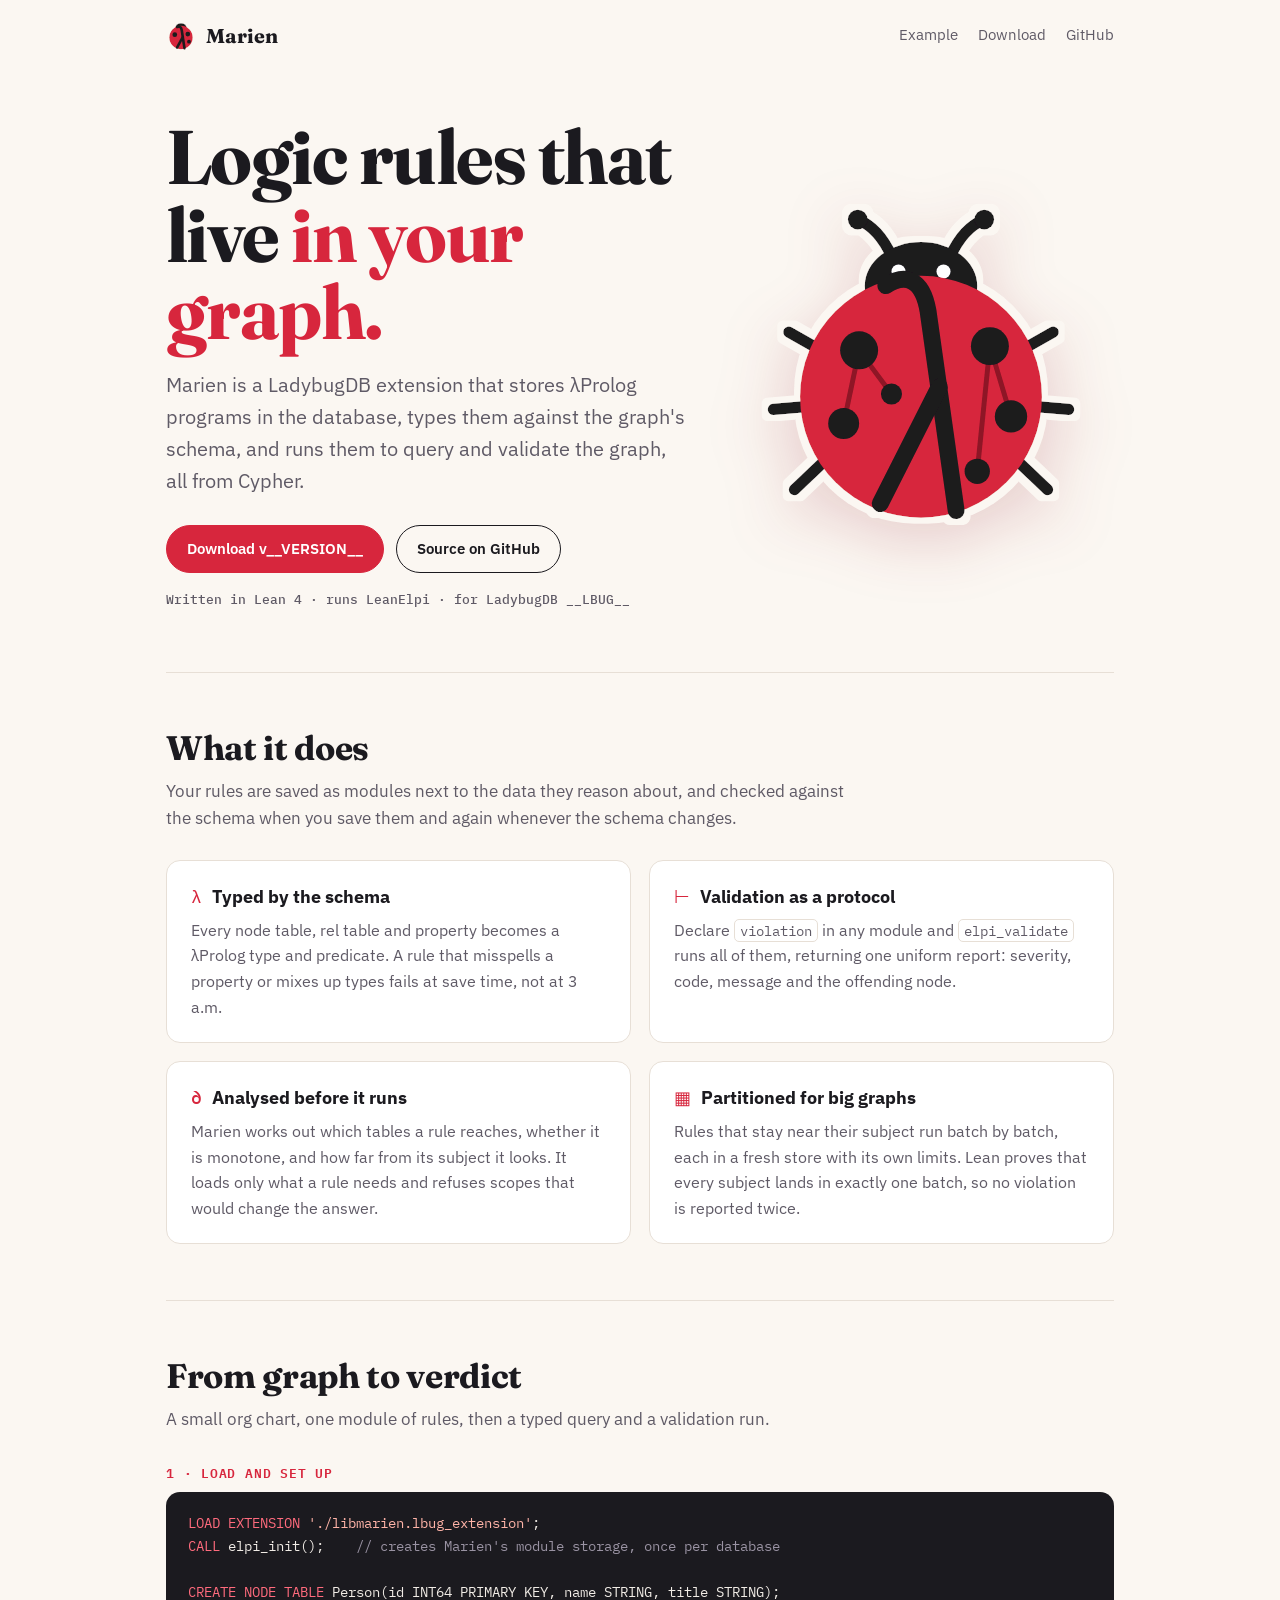
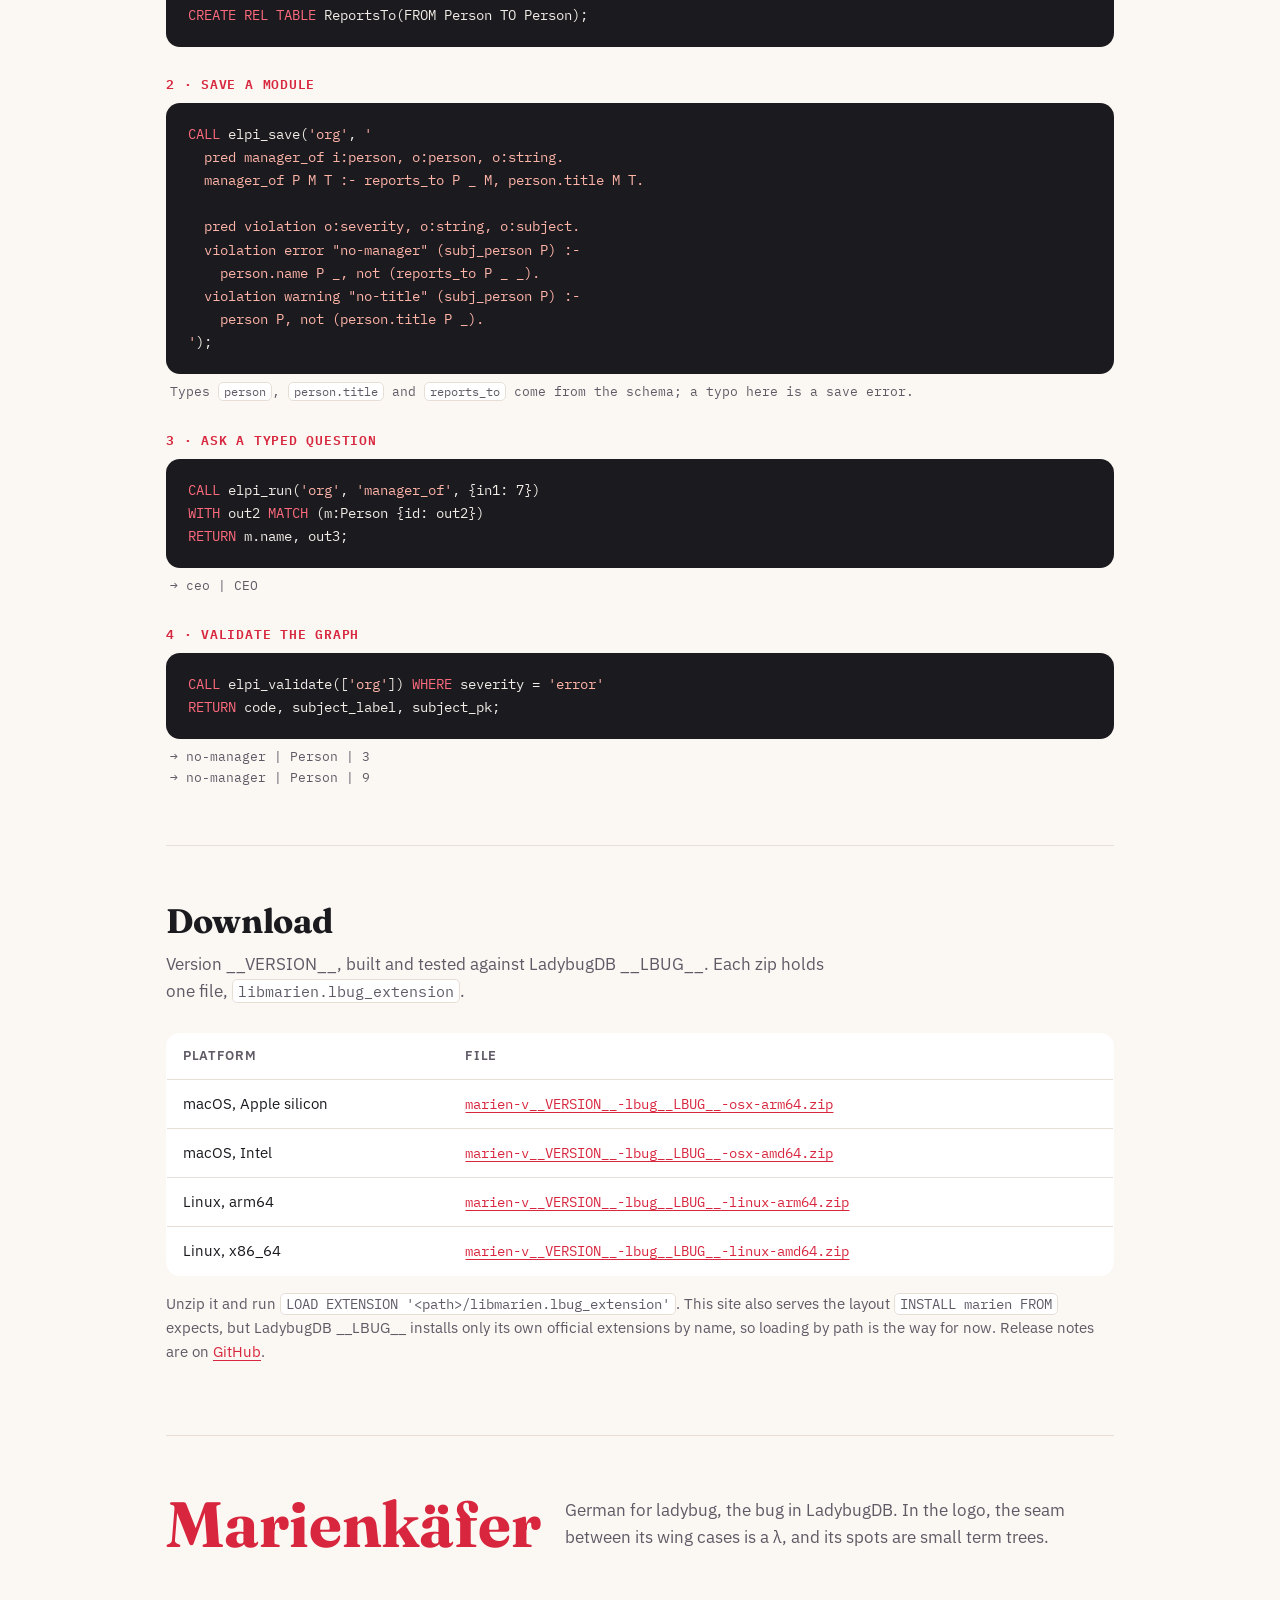
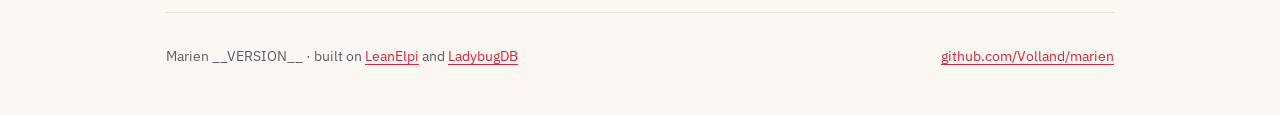
==== web/index.html @ 90a63ad7 "Landing page and logo on the Pages site A ladybug (Marienkäfer) whose wing seam is a λ and whose spo" ====
<!doctype html>
<html lang="en">
<head>
<meta charset="utf-8">
<meta name="viewport" content="width=device-width, initial-scale=1">
<title>Marien</title>
<meta name="description" content="λProlog rules inside LadybugDB: store LeanElpi programs in the graph, type them against its schema, and run them to query and validate it.">
<link rel="icon" href="favicon.svg" type="image/svg+xml">
<link rel="preconnect" href="https://fonts.googleapis.com">
<link rel="preconnect" href="https://fonts.gstatic.com" crossorigin>
<link href="https://fonts.googleapis.com/css2?family=Fraunces:opsz,wght@9..144,500;9..144,700&family=IBM+Plex+Sans:wght@400;500;600&family=IBM+Plex+Mono:wght@400;500&display=swap" rel="stylesheet">
<style>
  :root {
    --paper: #fbf7f2; --panel: #ffffff; --ink: #1b1a1f; --muted: #5f5a66; --line: #e7dfd6;
    --red: #d7263d; --red-deep: #8e1426; --code-bg: #1b1a1f; --code-ink: #f1ece6;
    --code-dim: #9a93a3; --code-str: #ffb4a8; --code-kw: #ff6b7d;
  }
  @media (prefers-color-scheme: dark) {
    :root:not([data-theme="light"]) {
      --paper: #141317; --panel: #1d1b21; --ink: #f1ece6; --muted: #a9a2b2; --line: #2e2b33;
      --red: #ef4258; --red-deep: #ff8a98; --code-bg: #0d0c10;
    }
  }
  :root[data-theme="dark"] {
    --paper: #141317; --panel: #1d1b21; --ink: #f1ece6; --muted: #a9a2b2; --line: #2e2b33;
    --red: #ef4258; --red-deep: #ff8a98; --code-bg: #0d0c10;
  }
  * { box-sizing: border-box; }
  html { -webkit-text-size-adjust: 100%; }
  body {
    margin: 0; background: var(--paper); color: var(--ink);
    font: 17px/1.6 "IBM Plex Sans", system-ui, sans-serif;
  }
  a { color: var(--red); text-underline-offset: 3px; }
  a:hover { color: var(--red-deep); }
  .hero > *, .steps > *, .features > *, .name > * { min-width: 0; }
  .wrap { max-width: 980px; margin: 0 auto; padding: 0 16px; }
  nav { display: flex; align-items: center; justify-content: space-between; padding: 20px 0; }
  nav .brand { display: flex; align-items: center; gap: 10px; color: var(--ink); text-decoration: none;
    font: 700 20px "Fraunces", serif; }
  nav .brand img { width: 30px; height: 30px; }
  nav .links { display: flex; gap: 20px; font-size: 15px; }
  nav .links a { color: var(--muted); text-decoration: none; }
  nav .links a:hover { color: var(--ink); }

  .hero { display: grid; grid-template-columns: 1.15fr 0.85fr; gap: 40px; align-items: center; padding: 48px 0 64px; }
  .hero h1 { font: 700 clamp(44px, 7vw, 76px)/1.02 "Fraunces", serif; letter-spacing: -0.02em; margin: 0 0 18px; }
  .hero h1 em { font-style: normal; color: var(--red); }
  .hero p.lede { font-size: 20px; color: var(--muted); margin: 0 0 28px; max-width: 34em; }
  .hero .logo { width: 100%; max-width: 360px; justify-self: center; filter: drop-shadow(0 18px 30px rgba(142, 20, 38, 0.18)); }
  .cta { display: flex; flex-wrap: wrap; gap: 12px; }
  .btn { display: inline-block; padding: 11px 20px; border-radius: 999px; font-weight: 600; font-size: 15px;
    text-decoration: none; border: 1.5px solid var(--ink); color: var(--ink); }
  .btn.primary { background: var(--red); border-color: var(--red); color: #fff; }
  .btn.primary:hover { background: var(--red-deep); border-color: var(--red-deep); color: #fff; }
  .btn:hover { color: var(--ink); background: var(--panel); }
  .tag { font: 500 13px "IBM Plex Mono", monospace; color: var(--muted); margin-top: 18px; }

  section { padding: 56px 0; border-top: 1px solid var(--line); }
  h2 { font: 700 34px/1.15 "Fraunces", serif; margin: 0 0 10px; letter-spacing: -0.01em; }
  .sub { color: var(--muted); margin: 0 0 28px; max-width: 40em; }

  .features { display: grid; grid-template-columns: repeat(2, 1fr); gap: 18px; }
  .feature { background: var(--panel); border: 1px solid var(--line); border-radius: 14px; padding: 22px 24px; }
  .feature h3 { margin: 0 0 6px; font-size: 18px; display: flex; gap: 10px; align-items: baseline; }
  .feature h3 .glyph { font: 500 18px "IBM Plex Mono", monospace; color: var(--red); }
  .feature p { margin: 0; color: var(--muted); font-size: 16px; }

  pre { margin: 0; background: var(--code-bg); color: var(--code-ink); border-radius: 14px; padding: 20px 22px;
    overflow-x: auto; font: 14px/1.65 "IBM Plex Mono", ui-monospace, monospace; }
  pre .c { color: var(--code-dim); }
  pre .s { color: var(--code-str); }
  pre .k { color: var(--code-kw); }
  code { font: 0.9em "IBM Plex Mono", ui-monospace, monospace; background: var(--panel);
    border: 1px solid var(--line); border-radius: 5px; padding: 1px 5px; }
  .steps { display: grid; gap: 26px; }
  .step-label { font: 600 13px "IBM Plex Mono", monospace; text-transform: uppercase; letter-spacing: 0.06em;
    color: var(--red); margin-bottom: 8px; }
  .out { margin-top: 8px; font: 13px/1.6 "IBM Plex Mono", monospace; color: var(--muted); padding-left: 4px; }

  table { width: 100%; border-collapse: collapse; background: var(--panel); border: 1px solid var(--line);
    border-radius: 14px; overflow: hidden; font-size: 15px; }
  th, td { text-align: left; padding: 12px 16px; border-bottom: 1px solid var(--line); }
  th { font-weight: 600; color: var(--muted); font-size: 13px; text-transform: uppercase; letter-spacing: 0.05em; }
  tr:last-child td { border-bottom: 0; }
  td a { font-family: "IBM Plex Mono", monospace; font-size: 14px; word-break: break-all; }
  .table-wrap { overflow-x: auto; }
  .note { margin-top: 16px; font-size: 15px; color: var(--muted); }

  .name { display: grid; grid-template-columns: auto 1fr; gap: 24px; align-items: center; }
  .name .big { font: 700 64px/1 "Fraunces", serif; color: var(--red); }
  footer { padding: 32px 0 48px; border-top: 1px solid var(--line); color: var(--muted); font-size: 14px;
    display: flex; flex-wrap: wrap; justify-content: space-between; gap: 12px; }

  @media (max-width: 760px) {
    .hero { grid-template-columns: 1fr; padding-top: 16px; gap: 24px; }
    .hero .logo { max-width: 220px; order: -1; }
    .features { grid-template-columns: 1fr; }
    nav .links { gap: 14px; font-size: 14px; }
    nav .links a[href="#example"] { display: none; }
    .name { grid-template-columns: 1fr; gap: 8px; }
    .name .big { font-size: 48px; }
  }
</style>
</head>
<body>
<div class="wrap">
  <nav>
    <a class="brand" href="./"><img src="favicon.svg" alt="">Marien</a>
    <div class="links">
      <a href="#example">Example</a>
      <a href="#download">Download</a>
      <a href="https://github.com/Volland/marien">GitHub</a>
    </div>
  </nav>

  <header class="hero">
    <div>
      <h1>Logic rules that live <em>in your graph.</em></h1>
      <p class="lede">Marien is a LadybugDB extension that stores λProlog programs in the database, types them against the graph's schema, and runs them to query and validate the graph, all from Cypher.</p>
      <div class="cta">
        <a class="btn primary" href="#download">Download v__VERSION__</a>
        <a class="btn" href="https://github.com/Volland/marien">Source on GitHub</a>
      </div>
      <div class="tag">Written in Lean 4 · runs LeanElpi · for LadybugDB __LBUG__</div>
    </div>
    <img class="logo" src="logo.svg" alt="Marien logo: a ladybug whose wing seam is a lambda">
  </header>

  <section>
    <h2>What it does</h2>
    <p class="sub">Your rules are saved as modules next to the data they reason about, and checked against the schema when you save them and again whenever the schema changes.</p>
    <div class="features">
      <div class="feature">
        <h3><span class="glyph">λ</span>Typed by the schema</h3>
        <p>Every node table, rel table and property becomes a λProlog type and predicate. A rule that misspells a property or mixes up types fails at save time, not at 3 a.m.</p>
      </div>
      <div class="feature">
        <h3><span class="glyph">⊢</span>Validation as a protocol</h3>
        <p>Declare <code>violation</code> in any module and <code>elpi_validate</code> runs all of them, returning one uniform report: severity, code, message and the offending node.</p>
      </div>
      <div class="feature">
        <h3><span class="glyph">∂</span>Analysed before it runs</h3>
        <p>Marien works out which tables a rule reaches, whether it is monotone, and how far from its subject it looks. It loads only what a rule needs and refuses scopes that would change the answer.</p>
      </div>
      <div class="feature">
        <h3><span class="glyph">▦</span>Partitioned for big graphs</h3>
        <p>Rules that stay near their subject run batch by batch, each in a fresh store with its own limits. Lean proves that every subject lands in exactly one batch, so no violation is reported twice.</p>
      </div>
    </div>
  </section>

  <section id="example">
    <h2>From graph to verdict</h2>
    <p class="sub">A small org chart, one module of rules, then a typed query and a validation run.</p>
    <div class="steps">
      <div>
        <div class="step-label">1 · Load and set up</div>
<pre><span class="k">LOAD EXTENSION</span> <span class="s">'./libmarien.lbug_extension'</span>;
<span class="k">CALL</span> elpi_init();    <span class="c">// creates Marien's module storage, once per database</span>

<span class="k">CREATE NODE TABLE</span> Person(id INT64 PRIMARY KEY, name STRING, title STRING);
<span class="k">CREATE REL TABLE</span> ReportsTo(FROM Person TO Person);</pre>
      </div>
      <div>
        <div class="step-label">2 · Save a module</div>
<pre><span class="k">CALL</span> elpi_save(<span class="s">'org'</span>, <span class="s">'
  pred manager_of i:person, o:person, o:string.
  manager_of P M T :- reports_to P _ M, person.title M T.

  pred violation o:severity, o:string, o:subject.
  violation error "no-manager" (subj_person P) :-
    person.name P _, not (reports_to P _ _).
  violation warning "no-title" (subj_person P) :-
    person P, not (person.title P _).
'</span>);</pre>
        <div class="out">Types <code>person</code>, <code>person.title</code> and <code>reports_to</code> come from the schema; a typo here is a save error.</div>
      </div>
      <div>
        <div class="step-label">3 · Ask a typed question</div>
<pre><span class="k">CALL</span> elpi_run(<span class="s">'org'</span>, <span class="s">'manager_of'</span>, {in1: 7})
<span class="k">WITH</span> out2 <span class="k">MATCH</span> (m:Person {id: out2})
<span class="k">RETURN</span> m.name, out3;</pre>
        <div class="out">→ ceo | CEO</div>
      </div>
      <div>
        <div class="step-label">4 · Validate the graph</div>
<pre><span class="k">CALL</span> elpi_validate([<span class="s">'org'</span>]) <span class="k">WHERE</span> severity = <span class="s">'error'</span>
<span class="k">RETURN</span> code, subject_label, subject_pk;</pre>
        <div class="out">→ no-manager | Person | 3<br>→ no-manager | Person | 9</div>
      </div>
    </div>
  </section>

  <section id="download">
    <h2>Download</h2>
    <p class="sub">Version __VERSION__, built and tested against LadybugDB __LBUG__. Each zip holds one file, <code>libmarien.lbug_extension</code>.</p>
    <div class="table-wrap">
    <table>
      <thead><tr><th>Platform</th><th>File</th></tr></thead>
      <tbody>
        <tr><td>macOS, Apple silicon</td><td><a href="https://github.com/Volland/marien/releases/download/v__VERSION__/marien-v__VERSION__-lbug__LBUG__-osx-arm64.zip">marien-v__VERSION__-lbug__LBUG__-osx-arm64.zip</a></td></tr>
        <tr><td>macOS, Intel</td><td><a href="https://github.com/Volland/marien/releases/download/v__VERSION__/marien-v__VERSION__-lbug__LBUG__-osx-amd64.zip">marien-v__VERSION__-lbug__LBUG__-osx-amd64.zip</a></td></tr>
        <tr><td>Linux, arm64</td><td><a href="https://github.com/Volland/marien/releases/download/v__VERSION__/marien-v__VERSION__-lbug__LBUG__-linux-arm64.zip">marien-v__VERSION__-lbug__LBUG__-linux-arm64.zip</a></td></tr>
        <tr><td>Linux, x86_64</td><td><a href="https://github.com/Volland/marien/releases/download/v__VERSION__/marien-v__VERSION__-lbug__LBUG__-linux-amd64.zip">marien-v__VERSION__-lbug__LBUG__-linux-amd64.zip</a></td></tr>
      </tbody>
    </table>
    </div>
    <p class="note">Unzip it and run <code>LOAD EXTENSION '&lt;path&gt;/libmarien.lbug_extension'</code>. This site also serves the layout <code>INSTALL marien FROM</code> expects, but LadybugDB __LBUG__ installs only its own official extensions by name, so loading by path is the way for now. Release notes are on <a href="https://github.com/Volland/marien/releases/tag/v__VERSION__">GitHub</a>.</p>
  </section>

  <section>
    <div class="name">
      <div class="big">Marienkäfer</div>
      <p class="sub" style="margin:0">German for ladybug, the bug in LadybugDB. In the logo, the seam between its wing cases is a λ, and its spots are small term trees.</p>
    </div>
  </section>

  <footer>
    <span>Marien __VERSION__ · built on <a href="https://github.com/Volland/lean-elpi">LeanElpi</a> and <a href="https://github.com/LadybugDB/ladybug">LadybugDB</a></span>
    <a href="https://github.com/Volland/marien">github.com/Volland/marien</a>
  </footer>
</div>
</body>
</html>
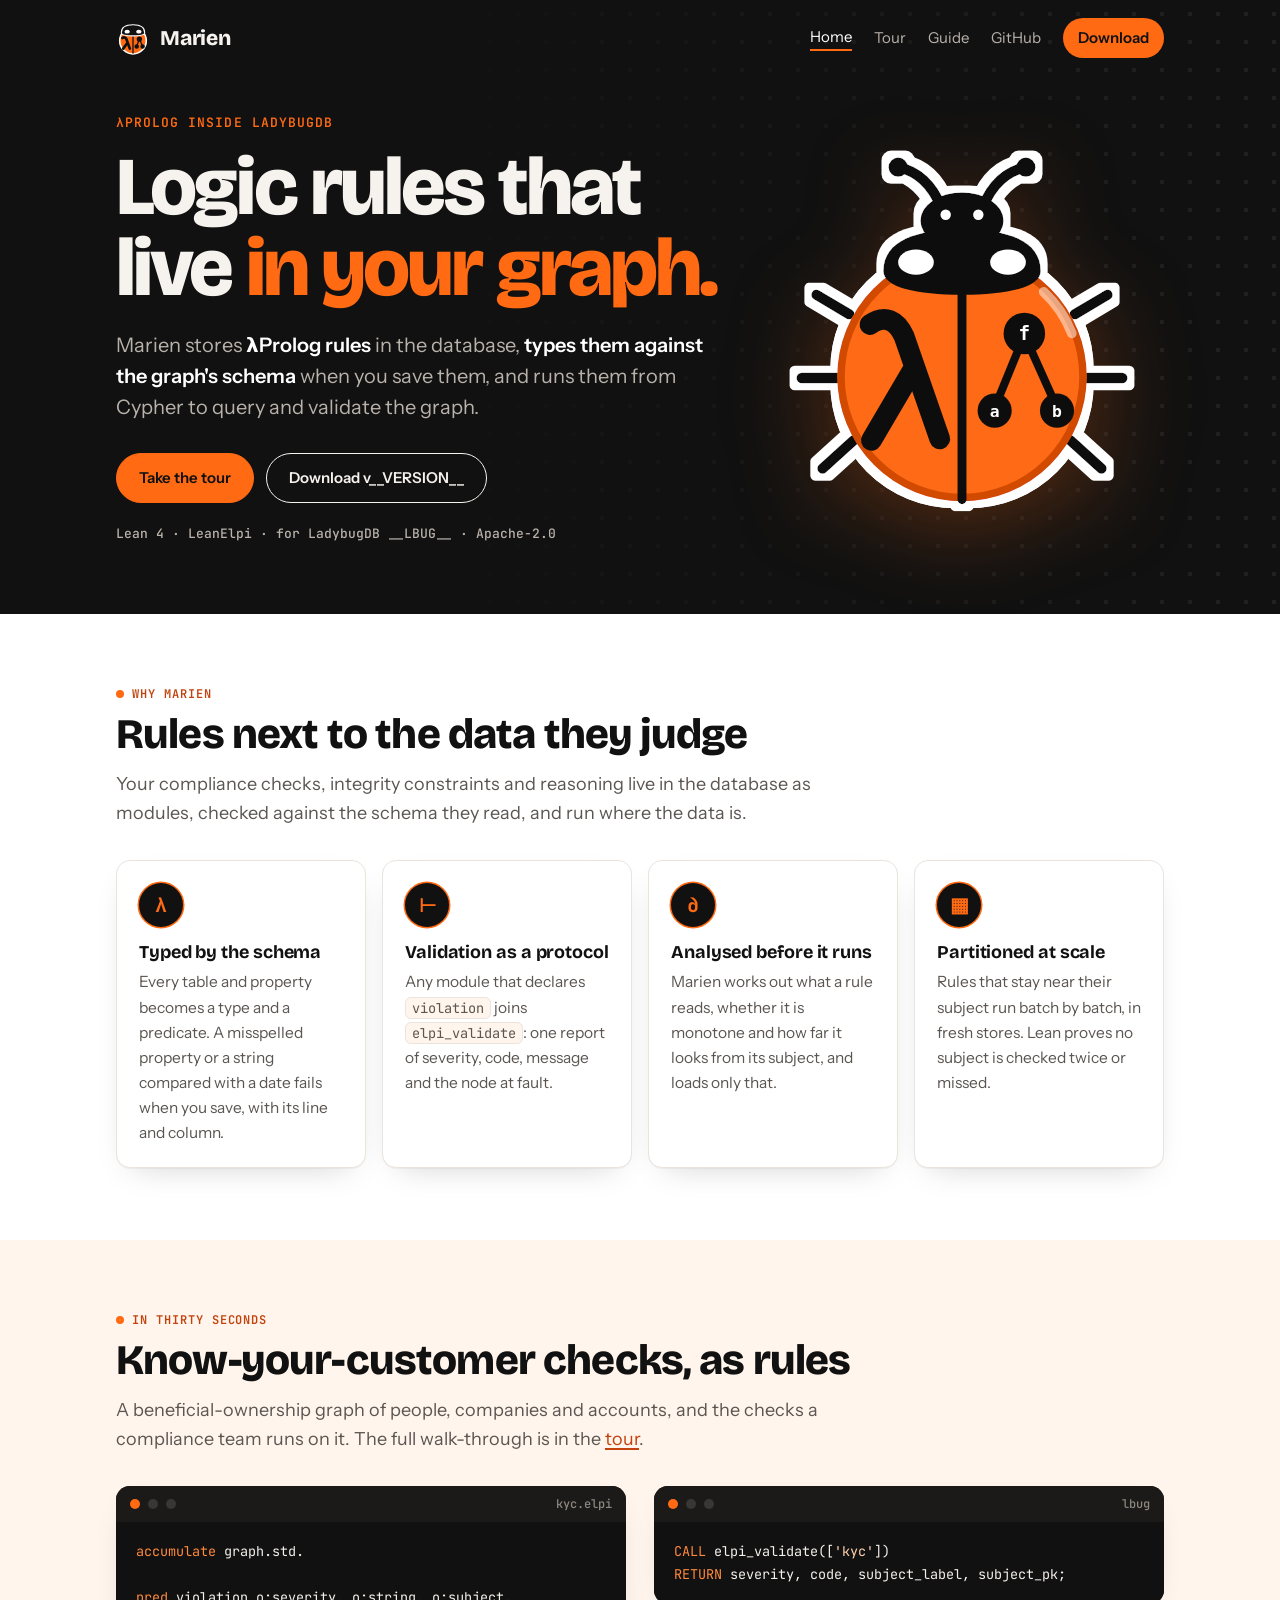
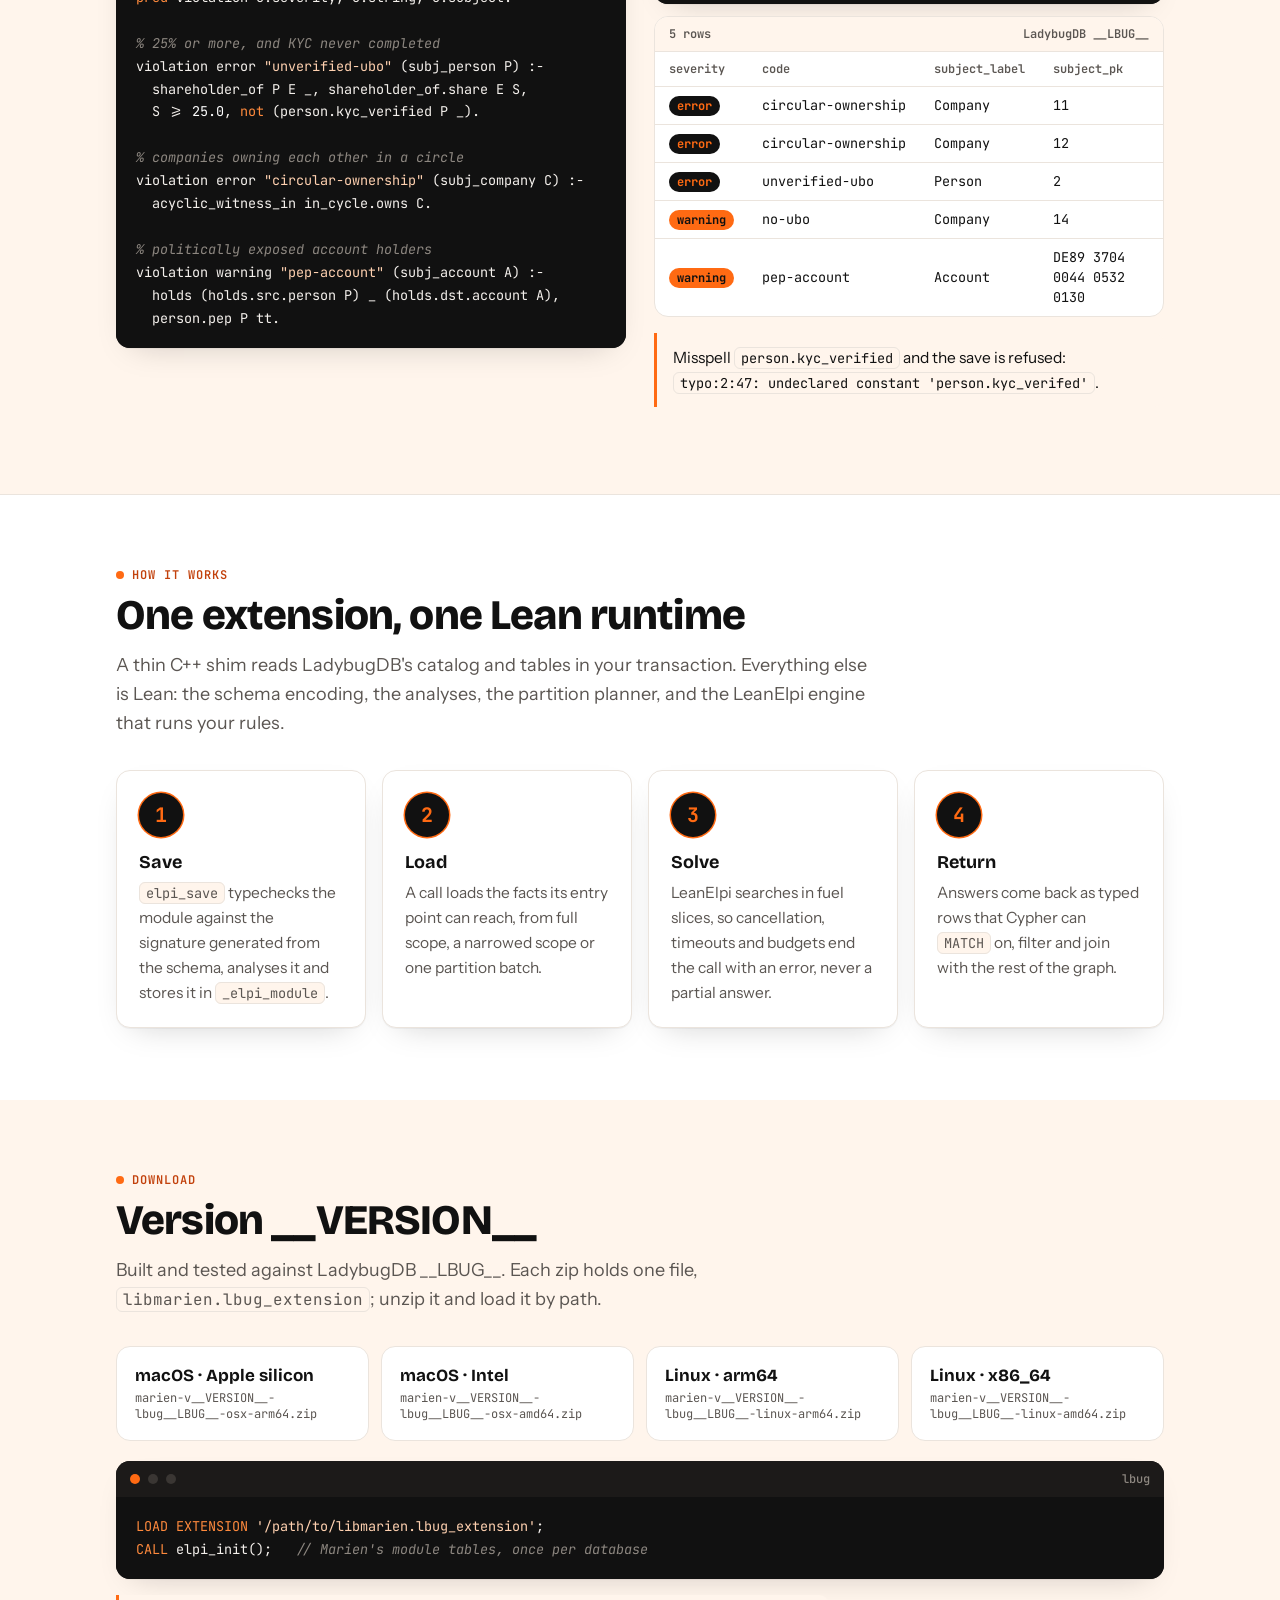
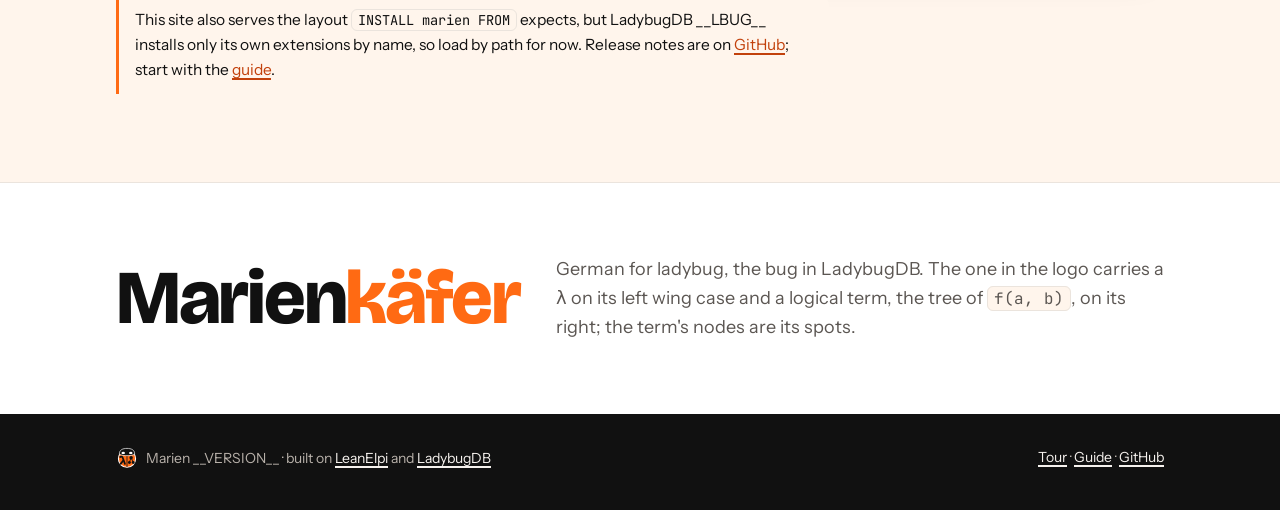
==== commit 35d01ebb: "M5: offline codegen, Soufflé oracle, custom statements; archive M1 and M4; new website Offline codeg" ====
--- a/web/index.html
+++ b/web/index.html
@@ -3,223 +3,170 @@
 <head>
 <meta charset="utf-8">
 <meta name="viewport" content="width=device-width, initial-scale=1">
-<title>Marien</title>
-<meta name="description" content="λProlog rules inside LadybugDB: store LeanElpi programs in the graph, type them against its schema, and run them to query and validate it.">
+<title>Marien · logic rules in LadybugDB</title>
+<meta name="description" content="Marien stores λProlog rules in LadybugDB, types them against the graph's schema, and runs them from Cypher to query and validate the graph.">
 <link rel="icon" href="favicon.svg" type="image/svg+xml">
 <link rel="preconnect" href="https://fonts.googleapis.com">
 <link rel="preconnect" href="https://fonts.gstatic.com" crossorigin>
-<link href="https://fonts.googleapis.com/css2?family=Fraunces:opsz,wght@9..144,500;9..144,700&family=IBM+Plex+Sans:wght@400;500;600&family=IBM+Plex+Mono:wght@400;500&display=swap" rel="stylesheet">
-<style>
-  :root {
-    --paper: #fbf7f2; --panel: #ffffff; --ink: #1b1a1f; --muted: #5f5a66; --line: #e7dfd6;
-    --red: #d7263d; --red-deep: #8e1426; --code-bg: #1b1a1f; --code-ink: #f1ece6;
-    --code-dim: #9a93a3; --code-str: #ffb4a8; --code-kw: #ff6b7d;
-  }
-  @media (prefers-color-scheme: dark) {
-    :root:not([data-theme="light"]) {
-      --paper: #141317; --panel: #1d1b21; --ink: #f1ece6; --muted: #a9a2b2; --line: #2e2b33;
-      --red: #ef4258; --red-deep: #ff8a98; --code-bg: #0d0c10;
-    }
-  }
-  :root[data-theme="dark"] {
-    --paper: #141317; --panel: #1d1b21; --ink: #f1ece6; --muted: #a9a2b2; --line: #2e2b33;
-    --red: #ef4258; --red-deep: #ff8a98; --code-bg: #0d0c10;
-  }
-  * { box-sizing: border-box; }
-  html { -webkit-text-size-adjust: 100%; }
-  body {
-    margin: 0; background: var(--paper); color: var(--ink);
-    font: 17px/1.6 "IBM Plex Sans", system-ui, sans-serif;
-  }
-  a { color: var(--red); text-underline-offset: 3px; }
-  a:hover { color: var(--red-deep); }
-  .hero > *, .steps > *, .features > *, .name > * { min-width: 0; }
-  .wrap { max-width: 980px; margin: 0 auto; padding: 0 16px; }
-  nav { display: flex; align-items: center; justify-content: space-between; padding: 20px 0; }
-  nav .brand { display: flex; align-items: center; gap: 10px; color: var(--ink); text-decoration: none;
-    font: 700 20px "Fraunces", serif; }
-  nav .brand img { width: 30px; height: 30px; }
-  nav .links { display: flex; gap: 20px; font-size: 15px; }
-  nav .links a { color: var(--muted); text-decoration: none; }
-  nav .links a:hover { color: var(--ink); }
-
-  .hero { display: grid; grid-template-columns: 1.15fr 0.85fr; gap: 40px; align-items: center; padding: 48px 0 64px; }
-  .hero h1 { font: 700 clamp(44px, 7vw, 76px)/1.02 "Fraunces", serif; letter-spacing: -0.02em; margin: 0 0 18px; }
-  .hero h1 em { font-style: normal; color: var(--red); }
-  .hero p.lede { font-size: 20px; color: var(--muted); margin: 0 0 28px; max-width: 34em; }
-  .hero .logo { width: 100%; max-width: 360px; justify-self: center; filter: drop-shadow(0 18px 30px rgba(142, 20, 38, 0.18)); }
-  .cta { display: flex; flex-wrap: wrap; gap: 12px; }
-  .btn { display: inline-block; padding: 11px 20px; border-radius: 999px; font-weight: 600; font-size: 15px;
-    text-decoration: none; border: 1.5px solid var(--ink); color: var(--ink); }
-  .btn.primary { background: var(--red); border-color: var(--red); color: #fff; }
-  .btn.primary:hover { background: var(--red-deep); border-color: var(--red-deep); color: #fff; }
-  .btn:hover { color: var(--ink); background: var(--panel); }
-  .tag { font: 500 13px "IBM Plex Mono", monospace; color: var(--muted); margin-top: 18px; }
-
-  section { padding: 56px 0; border-top: 1px solid var(--line); }
-  h2 { font: 700 34px/1.15 "Fraunces", serif; margin: 0 0 10px; letter-spacing: -0.01em; }
-  .sub { color: var(--muted); margin: 0 0 28px; max-width: 40em; }
-
-  .features { display: grid; grid-template-columns: repeat(2, 1fr); gap: 18px; }
-  .feature { background: var(--panel); border: 1px solid var(--line); border-radius: 14px; padding: 22px 24px; }
-  .feature h3 { margin: 0 0 6px; font-size: 18px; display: flex; gap: 10px; align-items: baseline; }
-  .feature h3 .glyph { font: 500 18px "IBM Plex Mono", monospace; color: var(--red); }
-  .feature p { margin: 0; color: var(--muted); font-size: 16px; }
-
-  pre { margin: 0; background: var(--code-bg); color: var(--code-ink); border-radius: 14px; padding: 20px 22px;
-    overflow-x: auto; font: 14px/1.65 "IBM Plex Mono", ui-monospace, monospace; }
-  pre .c { color: var(--code-dim); }
-  pre .s { color: var(--code-str); }
-  pre .k { color: var(--code-kw); }
-  code { font: 0.9em "IBM Plex Mono", ui-monospace, monospace; background: var(--panel);
-    border: 1px solid var(--line); border-radius: 5px; padding: 1px 5px; }
-  .steps { display: grid; gap: 26px; }
-  .step-label { font: 600 13px "IBM Plex Mono", monospace; text-transform: uppercase; letter-spacing: 0.06em;
-    color: var(--red); margin-bottom: 8px; }
-  .out { margin-top: 8px; font: 13px/1.6 "IBM Plex Mono", monospace; color: var(--muted); padding-left: 4px; }
-
-  table { width: 100%; border-collapse: collapse; background: var(--panel); border: 1px solid var(--line);
-    border-radius: 14px; overflow: hidden; font-size: 15px; }
-  th, td { text-align: left; padding: 12px 16px; border-bottom: 1px solid var(--line); }
-  th { font-weight: 600; color: var(--muted); font-size: 13px; text-transform: uppercase; letter-spacing: 0.05em; }
-  tr:last-child td { border-bottom: 0; }
-  td a { font-family: "IBM Plex Mono", monospace; font-size: 14px; word-break: break-all; }
-  .table-wrap { overflow-x: auto; }
-  .note { margin-top: 16px; font-size: 15px; color: var(--muted); }
-
-  .name { display: grid; grid-template-columns: auto 1fr; gap: 24px; align-items: center; }
-  .name .big { font: 700 64px/1 "Fraunces", serif; color: var(--red); }
-  footer { padding: 32px 0 48px; border-top: 1px solid var(--line); color: var(--muted); font-size: 14px;
-    display: flex; flex-wrap: wrap; justify-content: space-between; gap: 12px; }
-
-  @media (max-width: 760px) {
-    .hero { grid-template-columns: 1fr; padding-top: 16px; gap: 24px; }
-    .hero .logo { max-width: 220px; order: -1; }
-    .features { grid-template-columns: 1fr; }
-    nav .links { gap: 14px; font-size: 14px; }
-    nav .links a[href="#example"] { display: none; }
-    .name { grid-template-columns: 1fr; gap: 8px; }
-    .name .big { font-size: 48px; }
-  }
-</style>
+<link href="https://fonts.googleapis.com/css2?family=Bricolage+Grotesque:opsz,wght@12..96,700;12..96,800&family=Instrument+Sans:wght@400;500;600&family=JetBrains+Mono:wght@400;500;600;700&display=swap" rel="stylesheet">
+<link rel="stylesheet" href="site.css">
 </head>
 <body>
-<div class="wrap">
-  <nav>
-    <a class="brand" href="./"><img src="favicon.svg" alt="">Marien</a>
-    <div class="links">
-      <a href="#example">Example</a>
-      <a href="#download">Download</a>
-      <a href="https://github.com/Volland/marien">GitHub</a>
-    </div>
-  </nav>
+<div class="band">
+  <div class="wrap">
+    <nav class="top">
+      <a class="brand" href="./"><img src="favicon.svg" alt="">Marien</a>
+      <div class="links">
+        <a href="./" aria-current="page" class="wide">Home</a>
+        <a href="tour.html">Tour</a>
+        <a href="guide.html">Guide</a>
+        <a href="https://github.com/Volland/marien" class="wide">GitHub</a>
+        <a href="#download" class="pill">Download</a>
+      </div>
+    </nav>
+    <header class="hero">
+      <div>
+        <p class="eyebrow">λPROLOG INSIDE LADYBUGDB</p>
+        <h1>Logic rules that live <em>in your graph.</em></h1>
+        <p class="lede">Marien stores <strong>λProlog rules</strong> in the database, <strong>types them against the graph's schema</strong> when you save them, and runs them from Cypher to query and validate the graph.</p>
+        <div class="cta">
+          <a class="btn primary" href="tour.html">Take the tour</a>
+          <a class="btn" href="#download">Download v__VERSION__</a>
+        </div>
+        <div class="meta-line">Lean 4 · LeanElpi · for LadybugDB __LBUG__ · Apache-2.0</div>
+      </div>
+      <img class="logo" src="logo.svg" alt="Marien logo: an orange ladybug with a lambda on one wing case and the term tree f(a, b) on the other">
+    </header>
+  </div>
+</div>
 
-  <header class="hero">
-    <div>
-      <h1>Logic rules that live <em>in your graph.</em></h1>
-      <p class="lede">Marien is a LadybugDB extension that stores λProlog programs in the database, types them against the graph's schema, and runs them to query and validate the graph, all from Cypher.</p>
-      <div class="cta">
-        <a class="btn primary" href="#download">Download v__VERSION__</a>
-        <a class="btn" href="https://github.com/Volland/marien">Source on GitHub</a>
-      </div>
-      <div class="tag">Written in Lean 4 · runs LeanElpi · for LadybugDB __LBUG__</div>
-    </div>
-    <img class="logo" src="logo.svg" alt="Marien logo: a ladybug whose wing seam is a lambda">
-  </header>
-
+<main>
   <section>
-    <h2>What it does</h2>
-    <p class="sub">Your rules are saved as modules next to the data they reason about, and checked against the schema when you save them and again whenever the schema changes.</p>
-    <div class="features">
-      <div class="feature">
-        <h3><span class="glyph">λ</span>Typed by the schema</h3>
-        <p>Every node table, rel table and property becomes a λProlog type and predicate. A rule that misspells a property or mixes up types fails at save time, not at 3 a.m.</p>
-      </div>
-      <div class="feature">
-        <h3><span class="glyph">⊢</span>Validation as a protocol</h3>
-        <p>Declare <code>violation</code> in any module and <code>elpi_validate</code> runs all of them, returning one uniform report: severity, code, message and the offending node.</p>
-      </div>
-      <div class="feature">
-        <h3><span class="glyph">∂</span>Analysed before it runs</h3>
-        <p>Marien works out which tables a rule reaches, whether it is monotone, and how far from its subject it looks. It loads only what a rule needs and refuses scopes that would change the answer.</p>
-      </div>
-      <div class="feature">
-        <h3><span class="glyph">▦</span>Partitioned for big graphs</h3>
-        <p>Rules that stay near their subject run batch by batch, each in a fresh store with its own limits. Lean proves that every subject lands in exactly one batch, so no violation is reported twice.</p>
+    <div class="wrap">
+      <p class="kicker">Why Marien</p>
+      <h2>Rules next to the data they judge</h2>
+      <p class="sub">Your compliance checks, integrity constraints and reasoning live in the database as modules, checked against the schema they read, and run where the data is.</p>
+      <div class="features">
+        <div class="feature">
+          <div class="glyph">λ</div>
+          <h3>Typed by the schema</h3>
+          <p>Every table and property becomes a type and a predicate. A misspelled property or a string compared with a date fails when you save, with its line and column.</p>
+        </div>
+        <div class="feature">
+          <div class="glyph">⊢</div>
+          <h3>Validation as a protocol</h3>
+          <p>Any module that declares <code>violation</code> joins <code>elpi_validate</code>: one report of severity, code, message and the node at fault.</p>
+        </div>
+        <div class="feature">
+          <div class="glyph">∂</div>
+          <h3>Analysed before it runs</h3>
+          <p>Marien works out what a rule reads, whether it is monotone and how far it looks from its subject, and loads only that.</p>
+        </div>
+        <div class="feature">
+          <div class="glyph">▦</div>
+          <h3>Partitioned at scale</h3>
+          <p>Rules that stay near their subject run batch by batch, in fresh stores. Lean proves no subject is checked twice or missed.</p>
+        </div>
       </div>
     </div>
   </section>
 
-  <section id="example">
-    <h2>From graph to verdict</h2>
-    <p class="sub">A small org chart, one module of rules, then a typed query and a validation run.</p>
-    <div class="steps">
-      <div>
-        <div class="step-label">1 · Load and set up</div>
-<pre><span class="k">LOAD EXTENSION</span> <span class="s">'./libmarien.lbug_extension'</span>;
-<span class="k">CALL</span> elpi_init();    <span class="c">// creates Marien's module storage, once per database</span>
+  <section class="soft">
+    <div class="wrap">
+      <p class="kicker">In thirty seconds</p>
+      <h2>Know-your-customer checks, as rules</h2>
+      <p class="sub">A beneficial-ownership graph of people, companies and accounts, and the checks a compliance team runs on it. The full walk-through is in the <a href="tour.html">tour</a>.</p>
+      <div class="split">
+        <div class="window">
+          <header><span class="dot"></span><span class="dot"></span><span class="dot"></span><span>kyc.elpi</span></header>
+<pre><span class="k">accumulate</span> graph.std.
 
-<span class="k">CREATE NODE TABLE</span> Person(id INT64 PRIMARY KEY, name STRING, title STRING);
-<span class="k">CREATE REL TABLE</span> ReportsTo(FROM Person TO Person);</pre>
-      </div>
-      <div>
-        <div class="step-label">2 · Save a module</div>
-<pre><span class="k">CALL</span> elpi_save(<span class="s">'org'</span>, <span class="s">'
-  pred manager_of i:person, o:person, o:string.
-  manager_of P M T :- reports_to P _ M, person.title M T.
+<span class="k">pred</span> violation o:severity, o:string, o:subject.
 
-  pred violation o:severity, o:string, o:subject.
-  violation error "no-manager" (subj_person P) :-
-    person.name P _, not (reports_to P _ _).
-  violation warning "no-title" (subj_person P) :-
-    person P, not (person.title P _).
-'</span>);</pre>
-        <div class="out">Types <code>person</code>, <code>person.title</code> and <code>reports_to</code> come from the schema; a typo here is a save error.</div>
-      </div>
-      <div>
-        <div class="step-label">3 · Ask a typed question</div>
-<pre><span class="k">CALL</span> elpi_run(<span class="s">'org'</span>, <span class="s">'manager_of'</span>, {in1: 7})
-<span class="k">WITH</span> out2 <span class="k">MATCH</span> (m:Person {id: out2})
-<span class="k">RETURN</span> m.name, out3;</pre>
-        <div class="out">→ ceo | CEO</div>
-      </div>
-      <div>
-        <div class="step-label">4 · Validate the graph</div>
-<pre><span class="k">CALL</span> elpi_validate([<span class="s">'org'</span>]) <span class="k">WHERE</span> severity = <span class="s">'error'</span>
-<span class="k">RETURN</span> code, subject_label, subject_pk;</pre>
-        <div class="out">→ no-manager | Person | 3<br>→ no-manager | Person | 9</div>
+<span class="c">% 25% or more, and KYC never completed</span>
+violation error <span class="s">"unverified-ubo"</span> (subj_person P) :-
+  shareholder_of P E _, shareholder_of.share E S,
+  S &gt;= <span class="n">25.0</span>, <span class="k">not</span> (person.kyc_verified P _).
+
+<span class="c">% companies owning each other in a circle</span>
+violation error <span class="s">"circular-ownership"</span> (subj_company C) :-
+  acyclic_witness_in in_cycle.owns C.
+
+<span class="c">% politically exposed account holders</span>
+violation warning <span class="s">"pep-account"</span> (subj_account A) :-
+  holds (holds.src.person P) _ (holds.dst.account A),
+  person.pep P tt.</pre>
+        </div>
+        <div>
+          <div class="window">
+            <header><span class="dot"></span><span class="dot"></span><span class="dot"></span><span>lbug</span></header>
+<pre><span class="k">CALL</span> elpi_validate([<span class="s">'kyc'</span>])
+<span class="k">RETURN</span> severity, code, subject_label, subject_pk;</pre>
+          </div>
+          <div class="result">
+            <header><span>5 rows</span><span>LadybugDB __LBUG__</span></header>
+            <div class="scroll"><table>
+              <tr><th>severity</th><th>code</th><th>subject_label</th><th>subject_pk</th></tr>
+              <tr><td><span class="sev error">error</span></td><td>circular-ownership</td><td>Company</td><td>11</td></tr>
+              <tr><td><span class="sev error">error</span></td><td>circular-ownership</td><td>Company</td><td>12</td></tr>
+              <tr><td><span class="sev error">error</span></td><td>unverified-ubo</td><td>Person</td><td>2</td></tr>
+              <tr><td><span class="sev warning">warning</span></td><td>no-ubo</td><td>Company</td><td>14</td></tr>
+              <tr><td><span class="sev warning">warning</span></td><td>pep-account</td><td>Account</td><td class="long">DE89 3704 0044 0532 0130</td></tr>
+            </table></div>
+          </div>
+          <p class="note" style="margin-top:16px">Misspell <code>person.kyc_verified</code> and the save is refused: <code>typo:2:47: undeclared constant 'person.kyc_verifed'</code>.</p>
+        </div>
       </div>
     </div>
   </section>
 
-  <section id="download">
-    <h2>Download</h2>
-    <p class="sub">Version __VERSION__, built and tested against LadybugDB __LBUG__. Each zip holds one file, <code>libmarien.lbug_extension</code>.</p>
-    <div class="table-wrap">
-    <table>
-      <thead><tr><th>Platform</th><th>File</th></tr></thead>
-      <tbody>
-        <tr><td>macOS, Apple silicon</td><td><a href="https://github.com/Volland/marien/releases/download/v__VERSION__/marien-v__VERSION__-lbug__LBUG__-osx-arm64.zip">marien-v__VERSION__-lbug__LBUG__-osx-arm64.zip</a></td></tr>
-        <tr><td>macOS, Intel</td><td><a href="https://github.com/Volland/marien/releases/download/v__VERSION__/marien-v__VERSION__-lbug__LBUG__-osx-amd64.zip">marien-v__VERSION__-lbug__LBUG__-osx-amd64.zip</a></td></tr>
-        <tr><td>Linux, arm64</td><td><a href="https://github.com/Volland/marien/releases/download/v__VERSION__/marien-v__VERSION__-lbug__LBUG__-linux-arm64.zip">marien-v__VERSION__-lbug__LBUG__-linux-arm64.zip</a></td></tr>
-        <tr><td>Linux, x86_64</td><td><a href="https://github.com/Volland/marien/releases/download/v__VERSION__/marien-v__VERSION__-lbug__LBUG__-linux-amd64.zip">marien-v__VERSION__-lbug__LBUG__-linux-amd64.zip</a></td></tr>
-      </tbody>
-    </table>
+  <section>
+    <div class="wrap">
+      <p class="kicker">How it works</p>
+      <h2>One extension, one Lean runtime</h2>
+      <p class="sub">A thin C++ shim reads LadybugDB's catalog and tables in your transaction. Everything else is Lean: the schema encoding, the analyses, the partition planner, and the LeanElpi engine that runs your rules.</p>
+      <div class="features">
+        <div class="feature"><div class="glyph">1</div><h3>Save</h3><p><code>elpi_save</code> typechecks the module against the signature generated from the schema, analyses it and stores it in <code>_elpi_module</code>.</p></div>
+        <div class="feature"><div class="glyph">2</div><h3>Load</h3><p>A call loads the facts its entry point can reach, from full scope, a narrowed scope or one partition batch.</p></div>
+        <div class="feature"><div class="glyph">3</div><h3>Solve</h3><p>LeanElpi searches in fuel slices, so cancellation, timeouts and budgets end the call with an error, never a partial answer.</p></div>
+        <div class="feature"><div class="glyph">4</div><h3>Return</h3><p>Answers come back as typed rows that Cypher can <code>MATCH</code> on, filter and join with the rest of the graph.</p></div>
+      </div>
     </div>
-    <p class="note">Unzip it and run <code>LOAD EXTENSION '&lt;path&gt;/libmarien.lbug_extension'</code>. This site also serves the layout <code>INSTALL marien FROM</code> expects, but LadybugDB __LBUG__ installs only its own official extensions by name, so loading by path is the way for now. Release notes are on <a href="https://github.com/Volland/marien/releases/tag/v__VERSION__">GitHub</a>.</p>
+  </section>
+
+  <section id="download" class="soft">
+    <div class="wrap">
+      <p class="kicker">Download</p>
+      <h2>Version __VERSION__</h2>
+      <p class="sub">Built and tested against LadybugDB __LBUG__. Each zip holds one file, <code>libmarien.lbug_extension</code>; unzip it and load it by path.</p>
+      <div class="downloads">
+        <a class="dl" href="https://github.com/Volland/marien/releases/download/v__VERSION__/marien-v__VERSION__-lbug__LBUG__-osx-arm64.zip"><strong>macOS · Apple silicon</strong><span>marien-v__VERSION__-lbug__LBUG__-osx-arm64.zip</span></a>
+        <a class="dl" href="https://github.com/Volland/marien/releases/download/v__VERSION__/marien-v__VERSION__-lbug__LBUG__-osx-amd64.zip"><strong>macOS · Intel</strong><span>marien-v__VERSION__-lbug__LBUG__-osx-amd64.zip</span></a>
+        <a class="dl" href="https://github.com/Volland/marien/releases/download/v__VERSION__/marien-v__VERSION__-lbug__LBUG__-linux-arm64.zip"><strong>Linux · arm64</strong><span>marien-v__VERSION__-lbug__LBUG__-linux-arm64.zip</span></a>
+        <a class="dl" href="https://github.com/Volland/marien/releases/download/v__VERSION__/marien-v__VERSION__-lbug__LBUG__-linux-amd64.zip"><strong>Linux · x86_64</strong><span>marien-v__VERSION__-lbug__LBUG__-linux-amd64.zip</span></a>
+      </div>
+      <div class="window" style="margin-top:20px">
+        <header><span class="dot"></span><span class="dot"></span><span class="dot"></span><span>lbug</span></header>
+<pre><span class="k">LOAD EXTENSION</span> <span class="s">'/path/to/libmarien.lbug_extension'</span>;
+<span class="k">CALL</span> elpi_init();   <span class="c">// Marien's module tables, once per database</span></pre>
+      </div>
+      <p class="note" style="margin-top:16px">This site also serves the layout <code>INSTALL marien FROM</code> expects, but LadybugDB __LBUG__ installs only its own extensions by name, so load by path for now. Release notes are on <a href="https://github.com/Volland/marien/releases/tag/v__VERSION__">GitHub</a>; start with the <a href="guide.html">guide</a>.</p>
+    </div>
   </section>
 
   <section>
-    <div class="name">
-      <div class="big">Marienkäfer</div>
-      <p class="sub" style="margin:0">German for ladybug, the bug in LadybugDB. In the logo, the seam between its wing cases is a λ, and its spots are small term trees.</p>
+    <div class="wrap name-story">
+      <div class="big">Marien<span>käfer</span></div>
+      <p class="sub" style="margin:0">German for ladybug, the bug in LadybugDB. The one in the logo carries a λ on its left wing case and a logical term, the tree of <code>f(a, b)</code>, on its right; the term's nodes are its spots.</p>
     </div>
   </section>
+</main>
 
-  <footer>
-    <span>Marien __VERSION__ · built on <a href="https://github.com/Volland/lean-elpi">LeanElpi</a> and <a href="https://github.com/LadybugDB/ladybug">LadybugDB</a></span>
-    <a href="https://github.com/Volland/marien">github.com/Volland/marien</a>
-  </footer>
-</div>
+<footer class="site">
+  <div class="wrap">
+    <span><img src="favicon.svg" alt="">Marien __VERSION__ · built on <a href="https://github.com/Volland/lean-elpi">LeanElpi</a> and <a href="https://github.com/LadybugDB/ladybug">LadybugDB</a></span>
+    <span><a href="tour.html">Tour</a> · <a href="guide.html">Guide</a> · <a href="https://github.com/Volland/marien">GitHub</a></span>
+  </div>
+</footer>
 </body>
 </html>
--- a/web/site.css
+++ b/web/site.css
@@ -0,0 +1,220 @@
+/* Marien's site: orange, black and white. Shared by index.html, tour.html and guide.html. */
+:root {
+  --bg: #ffffff; --soft: #fff5ec; --panel: #ffffff; --ink: #111111; --muted: #5b5652; --line: #ebe4dd;
+  --orange: #ff6a13; --orange-ink: #c2410c; --black: #111111; --on-black: #f6f2ee; --on-black-muted: #b9b2ab;
+  --code-bg: #111111; --code-ink: #f4f0ec; --code-dim: #8d8780; --code-kw: #ff8a3d; --code-str: #ffd1b0; --code-num: #ffffff;
+  --radius: 14px; --shadow: 0 1px 0 rgba(17, 17, 17, 0.04), 0 12px 32px -18px rgba(17, 17, 17, 0.25);
+}
+@media (prefers-color-scheme: dark) {
+  :root:not([data-theme="light"]) {
+    --bg: #0f0e0d; --soft: #1a1613; --panel: #171513; --ink: #f4f0ec; --muted: #aaa39c; --line: #2b2622;
+    --orange-ink: #ff8a3d; --code-bg: #080707; --shadow: 0 12px 32px -18px rgba(0, 0, 0, 0.8);
+  }
+}
+:root[data-theme="dark"] {
+  --bg: #0f0e0d; --soft: #1a1613; --panel: #171513; --ink: #f4f0ec; --muted: #aaa39c; --line: #2b2622;
+  --orange-ink: #ff8a3d; --code-bg: #080707; --shadow: 0 12px 32px -18px rgba(0, 0, 0, 0.8);
+}
+
+* { box-sizing: border-box; }
+html { -webkit-text-size-adjust: 100%; scroll-behavior: smooth; }
+body { margin: 0; background: var(--bg); color: var(--ink); font: 17px/1.62 "Instrument Sans", system-ui, sans-serif; }
+img { max-width: 100%; }
+a { color: var(--orange-ink); text-underline-offset: 3px; text-decoration-thickness: 1.5px; }
+a:hover { color: var(--orange); }
+::selection { background: var(--orange); color: #111; }
+.wrap { max-width: 1080px; margin: 0 auto; padding: 0 16px; }
+.wrap.narrow { max-width: 820px; }
+.mono, code, pre, kbd { font-family: "JetBrains Mono", ui-monospace, SFMono-Regular, Menlo, monospace; }
+
+/* --- the black band: navigation and hero ----------------------------------------------- */
+.band { background: var(--black); color: var(--on-black); position: relative; overflow: hidden; }
+.band a { color: var(--on-black); }
+.band::after { /* the spots */
+  content: ""; position: absolute; inset: 0; pointer-events: none; opacity: 0.07;
+  background-image: radial-gradient(circle at center, #fff 2px, transparent 2.5px);
+  background-size: 28px 28px; mask-image: linear-gradient(to left, #000, transparent 70%);
+}
+nav.top { display: flex; align-items: center; justify-content: space-between; gap: 16px; padding: 18px 0; position: relative; z-index: 1; }
+nav.top .brand { display: flex; align-items: center; gap: 10px; text-decoration: none; font: 800 21px/1 "Bricolage Grotesque", sans-serif; letter-spacing: -0.01em; }
+nav.top .brand img { width: 34px; height: 34px; }
+nav.top .links { display: flex; align-items: center; gap: 22px; font-size: 15px; }
+nav.top .links a { color: var(--on-black-muted); text-decoration: none; }
+nav.top .links a:hover, nav.top .links a[aria-current="page"] { color: #fff; }
+nav.top .links a[aria-current="page"] { box-shadow: inset 0 -2px 0 var(--orange); padding-bottom: 2px; }
+nav.top .links a.pill { color: #111; background: var(--orange); padding: 8px 15px; border-radius: 999px; font-weight: 600; }
+nav.top .links a.pill:hover { background: #fff; color: #111; }
+
+.hero { display: grid; grid-template-columns: 1.2fr 0.8fr; gap: 40px; align-items: center; padding: 40px 0 72px; position: relative; z-index: 1; }
+.hero > * { min-width: 0; }
+/* written in capitals in the HTML: a CSS uppercase would turn λ into Λ */
+.eyebrow { font: 600 13px/1 "JetBrains Mono", monospace; letter-spacing: 0.08em; color: var(--orange); margin: 0 0 18px; }
+.page-hero .eyebrow { color: var(--orange); margin-bottom: 14px; }
+.hero h1 { font: 800 clamp(42px, 7vw, 82px)/0.98 "Bricolage Grotesque", sans-serif; letter-spacing: -0.035em; margin: 0 0 22px; }
+.hero h1 em { font-style: normal; color: var(--orange); }
+.hero .lede { font-size: 20px; line-height: 1.55; color: var(--on-black-muted); margin: 0 0 30px; max-width: 34em; }
+.hero .lede strong { color: #fff; font-weight: 600; }
+.hero .logo { width: 100%; max-width: 380px; justify-self: center; filter: drop-shadow(0 24px 40px rgba(255, 106, 19, 0.25)); }
+.page-hero { padding: 28px 0 56px; position: relative; z-index: 1; }
+.page-hero h1 { font: 800 clamp(38px, 6vw, 64px)/1 "Bricolage Grotesque", sans-serif; letter-spacing: -0.03em; margin: 0 0 16px; }
+.page-hero h1 em { font-style: normal; color: var(--orange); }
+.page-hero p { color: var(--on-black-muted); font-size: 19px; max-width: 40em; margin: 0; }
+
+.cta { display: flex; flex-wrap: wrap; gap: 12px; }
+.btn { display: inline-flex; align-items: center; gap: 8px; padding: 12px 22px; border-radius: 999px; font-weight: 600; font-size: 15px;
+  text-decoration: none; border: 1.5px solid currentColor; color: inherit; }
+.btn.primary { background: var(--orange); border-color: var(--orange); color: #111; }
+.btn.primary:hover { background: #fff; border-color: #fff; color: #111; }
+.band .btn:not(.primary):hover { background: #fff; color: #111; border-color: #fff; }
+.meta-line { margin-top: 22px; font: 500 13px "JetBrains Mono", monospace; color: var(--on-black-muted); }
+
+/* --- sections ---------------------------------------------------------------------------- */
+section { padding: 72px 0; }
+section + section { border-top: 1px solid var(--line); }
+section.soft { background: var(--soft); border-top: 0; }
+h2 { font: 800 clamp(30px, 4vw, 42px)/1.08 "Bricolage Grotesque", sans-serif; letter-spacing: -0.02em; margin: 0 0 12px; }
+h3 { font: 700 21px/1.25 "Bricolage Grotesque", sans-serif; margin: 34px 0 8px; letter-spacing: -0.005em; }
+h2 + .sub { margin-top: 0; }
+.sub { color: var(--muted); font-size: 18px; margin: 0 0 32px; max-width: 42em; }
+p { max-width: 46em; }
+.kicker { font: 600 12px "JetBrains Mono", monospace; letter-spacing: 0.08em; text-transform: uppercase; color: var(--orange-ink); margin: 0 0 10px; display: flex; align-items: center; gap: 8px; }
+.kicker::before { content: ""; width: 8px; height: 8px; border-radius: 50%; background: var(--orange); }
+
+.features { display: grid; grid-template-columns: repeat(4, 1fr); gap: 16px; }
+.features > * { min-width: 0; }
+.feature { background: var(--panel); border: 1px solid var(--line); border-radius: var(--radius); padding: 22px; box-shadow: var(--shadow); }
+.feature .glyph { display: inline-grid; place-items: center; width: 44px; height: 44px; border-radius: 50%; background: var(--black);
+  color: var(--orange); font: 700 20px "JetBrains Mono", monospace; margin-bottom: 14px; box-shadow: 0 0 0 1.5px var(--orange); }
+.feature h3 { margin: 0 0 6px; font-size: 18px; }
+.feature p { margin: 0; color: var(--muted); font-size: 15.5px; }
+
+.split { display: grid; grid-template-columns: 1fr 1fr; gap: 28px; align-items: start; }
+.split > * { min-width: 0; }
+
+/* --- code and terminal output -------------------------------------------------------------- */
+pre { margin: 0; background: var(--code-bg); color: var(--code-ink); border-radius: var(--radius); padding: 18px 20px;
+  overflow-x: auto; font-size: 13.5px; line-height: 1.7; tab-size: 2; }
+pre .c { color: var(--code-dim); font-style: italic; }
+pre .k { color: var(--code-kw); }
+pre .s { color: var(--code-str); }
+pre .n { color: var(--code-num); }
+code { font-size: 0.88em; background: var(--soft); border: 1px solid var(--line); border-radius: 6px; padding: 1px 6px; }
+pre code { background: none; border: 0; padding: 0; font-size: inherit; }
+.window { border-radius: var(--radius); overflow: hidden; background: var(--code-bg); box-shadow: var(--shadow); }
+.window > header { display: flex; align-items: center; gap: 8px; padding: 10px 14px; background: #1c1a19; color: var(--code-dim);
+  font: 500 12px "JetBrains Mono", monospace; }
+.window > header .dot { width: 10px; height: 10px; border-radius: 50%; background: #3a3633; }
+.window > header .dot:first-child { background: var(--orange); }
+.window > header span:last-child { margin-left: auto; }
+.window pre { border-radius: 0; }
+.window + .window, pre + .result, .window + .result, .result + .window { margin-top: 12px; }
+
+.result { border: 1px solid var(--line); border-radius: var(--radius); overflow: hidden; background: var(--panel); }
+.result > header { padding: 9px 14px; font: 600 12px "JetBrains Mono", monospace; color: var(--muted); border-bottom: 1px solid var(--line);
+  display: flex; justify-content: space-between; gap: 12px; background: var(--soft); }
+.result .scroll { overflow-x: auto; }
+.result table { width: 100%; border-collapse: collapse; font: 13.5px/1.5 "JetBrains Mono", monospace; }
+.result th, .result td { text-align: left; padding: 8px 14px; border-bottom: 1px solid var(--line); white-space: nowrap; }
+.result td.long { white-space: normal; min-width: 14ch; }
+.result th { color: var(--muted); font-weight: 600; font-size: 12px; }
+.result th small { display: block; font-weight: 400; opacity: 0.7; }
+.result tr:last-child td { border-bottom: 0; }
+.result.error { border-color: var(--orange); }
+.result.error > header { background: var(--orange); color: #111; border-color: var(--orange); }
+.result.error pre { background: var(--panel); color: var(--ink); border-radius: 0; white-space: pre-wrap; word-break: break-word; }
+.sev { display: inline-block; padding: 1px 8px; border-radius: 999px; font-size: 12px; font-weight: 700; }
+.sev.error { background: var(--black); color: var(--orange); }
+.sev.warning { background: var(--orange); color: #111; }
+:root[data-theme="dark"] .sev.error { background: #fff; color: #111; }
+@media (prefers-color-scheme: dark) { :root:not([data-theme="light"]) .sev.error { background: #fff; color: #111; } }
+
+/* --- steps (tour) ------------------------------------------------------------------------ */
+.step { display: grid; grid-template-columns: 76px 1fr; gap: 20px; padding: 36px 0; border-top: 1px solid var(--line); }
+.step:first-of-type { border-top: 0; }
+.step > * { min-width: 0; }
+.step .num { font: 800 46px/1 "Bricolage Grotesque", sans-serif; color: var(--orange); letter-spacing: -0.03em; }
+.step h3 { margin: 4px 0 8px; font-size: 25px; }
+.step p { color: var(--muted); }
+.step .stack > * + * { margin-top: 12px; }
+.note { border-left: 3px solid var(--orange); background: var(--soft); padding: 12px 16px; border-radius: 0 10px 10px 0; font-size: 15.5px; color: var(--ink); max-width: 46em; }
+.note strong { color: var(--orange-ink); }
+
+figure.graph { margin: 0; background: var(--panel); border: 1px solid var(--line); border-radius: var(--radius); padding: 12px; box-shadow: var(--shadow); }
+figure.graph svg { width: 100%; height: auto; display: block; }
+figure.graph figcaption { font-size: 14px; color: var(--muted); padding: 8px 6px 2px; }
+.g-edge { stroke: var(--ink); stroke-width: 2; fill: none; }
+.g-edge.hot { stroke: var(--orange); stroke-width: 3.5; }
+.g-label { font: 600 12px "JetBrains Mono", monospace; fill: var(--muted); }
+.g-person { fill: var(--panel); stroke: var(--ink); stroke-width: 2; }
+.g-company { fill: var(--orange); stroke: var(--ink); stroke-width: 2; }
+.g-account { fill: var(--ink); }
+.g-text { font: 600 13px "Instrument Sans", sans-serif; fill: var(--ink); }
+.g-text.on-dark { fill: var(--bg); }
+.g-flag { font: 700 11px "JetBrains Mono", monospace; fill: var(--orange-ink); }
+.legend { display: flex; flex-wrap: wrap; gap: 16px; font-size: 13px; color: var(--muted); padding: 4px 6px 0; }
+.legend i { display: inline-block; width: 12px; height: 12px; margin-right: 6px; vertical-align: -1px; border: 2px solid var(--ink); }
+.legend i.p { border-radius: 50%; } .legend i.c { background: var(--orange); border-radius: 3px; } .legend i.a { background: var(--ink); }
+.legend i.h { border: 0; height: 3px; width: 18px; background: var(--orange); vertical-align: 3px; }
+
+/* --- guide ------------------------------------------------------------------------------- */
+.guide { display: grid; grid-template-columns: 220px 1fr; gap: 48px; padding: 48px 0 80px; }
+.guide > * { min-width: 0; }
+.toc { position: sticky; top: 20px; align-self: start; font-size: 14.5px; }
+.toc ol { list-style: none; margin: 0; padding: 0; counter-reset: toc; }
+.toc li { counter-increment: toc; }
+.toc a { display: block; padding: 6px 0 6px 14px; color: var(--muted); text-decoration: none; border-left: 2px solid var(--line); }
+.toc a::before { content: counter(toc, decimal-leading-zero) "  "; font: 500 12px "JetBrains Mono", monospace; color: var(--orange-ink); }
+.toc a:hover { color: var(--ink); border-color: var(--orange); }
+.doc h2 { margin-top: 64px; padding-top: 8px; scroll-margin-top: 16px; }
+.doc h2:first-child { margin-top: 0; }
+.doc h3 { scroll-margin-top: 16px; }
+.doc p, .doc li { color: var(--ink); }
+.doc ul { padding-left: 20px; max-width: 46em; }
+.doc li + li { margin-top: 6px; }
+.doc pre, .doc .window, .doc .result, .doc .note, .doc .ref-wrap { margin: 16px 0; }
+.ref-wrap { overflow-x: auto; border: 1px solid var(--line); border-radius: var(--radius); background: var(--panel); }
+.ref { width: 100%; border-collapse: collapse; font-size: 15px; }
+.ref th, .ref td { text-align: left; padding: 10px 14px; border-bottom: 1px solid var(--line); vertical-align: top; }
+.ref th { font-size: 12px; text-transform: uppercase; letter-spacing: 0.06em; color: var(--muted); background: var(--soft); }
+.ref tr:last-child td { border-bottom: 0; }
+.ref td:first-child { white-space: nowrap; }
+.ref td:first-child code { white-space: nowrap; }
+
+/* --- downloads and footer ------------------------------------------------------------------ */
+.downloads { display: grid; grid-template-columns: repeat(4, 1fr); gap: 12px; }
+.downloads > * { min-width: 0; }
+.dl { display: block; padding: 18px; border: 1.5px solid var(--line); border-radius: var(--radius); text-decoration: none; color: var(--ink); background: var(--panel); }
+.dl:hover { border-color: var(--orange); color: var(--ink); }
+.dl strong { display: block; font: 700 17px "Bricolage Grotesque", sans-serif; }
+.dl span { display: block; font: 12px "JetBrains Mono", monospace; color: var(--muted); margin-top: 4px; overflow-wrap: anywhere; }
+.name-story { display: grid; grid-template-columns: auto 1fr; gap: 36px; align-items: center; }
+.name-story > * { min-width: 0; }
+.name-story .big { font: 800 clamp(44px, 7vw, 76px)/1 "Bricolage Grotesque", sans-serif; letter-spacing: -0.03em; }
+.name-story .big span { color: var(--orange); }
+footer.site { background: var(--black); color: var(--on-black-muted); font-size: 14px; }
+footer.site .wrap { display: flex; flex-wrap: wrap; justify-content: space-between; gap: 16px; padding: 32px 16px 40px; }
+footer.site a { color: var(--on-black); }
+footer.site img { width: 22px; height: 22px; vertical-align: -5px; margin-right: 8px; }
+
+@media (max-width: 900px) {
+  .features, .downloads { grid-template-columns: repeat(2, 1fr); }
+  .split { grid-template-columns: 1fr; }
+  .guide { grid-template-columns: 1fr; gap: 0; padding-top: 24px; }
+  .toc { position: static; margin-bottom: 24px; }
+  .toc ol { display: flex; flex-wrap: wrap; gap: 6px 14px; }
+  .toc a { border-left: 0; padding: 2px 0; }
+}
+@media (max-width: 640px) {
+  body { font-size: 16px; }
+  .hero { grid-template-columns: 1fr; padding: 12px 0 48px; gap: 18px; }
+  .hero .logo { max-width: 200px; order: -1; justify-self: start; }
+  .hero .lede { font-size: 18px; }
+  nav.top .links { gap: 14px; font-size: 14px; }
+  nav.top .links .wide { display: none; }
+  .features, .downloads { grid-template-columns: 1fr; }
+  section { padding: 52px 0; }
+  .step { grid-template-columns: 1fr; gap: 6px; padding: 28px 0; }
+  .step .num { font-size: 34px; }
+  .name-story { grid-template-columns: 1fr; gap: 10px; }
+  .ref td:first-child code { white-space: normal; }
+}
